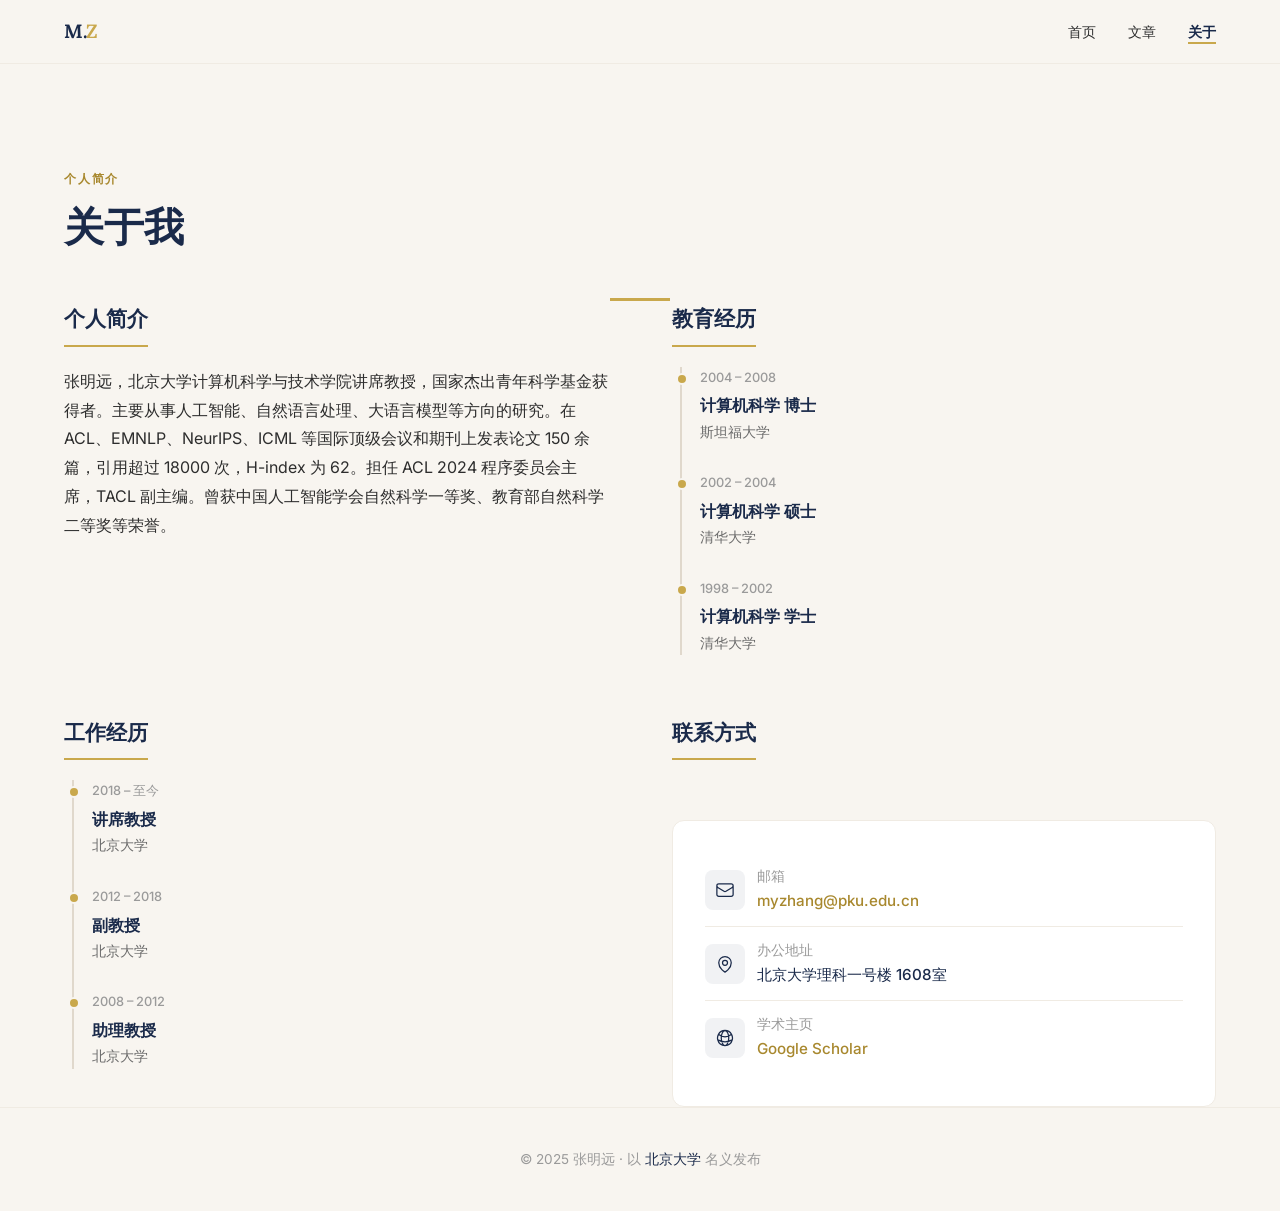
==== about.html @ aa9c4e9a "初始化学术主页" ====
<!DOCTYPE html>
<html lang="zh-CN">
<head>
  <meta charset="UTF-8">
  <meta name="viewport" content="width=device-width, initial-scale=1.0">
  <title>关于 - 张明远 | 学术主页</title>
  <meta name="description" content="张明远教授的个人简介、教育背景、工作经历和联系方式。">
  <link rel="preconnect" href="https://fonts.googleapis.com">
  <link rel="preconnect" href="https://fonts.gstatic.com" crossorigin>
  <link href="https://fonts.googleapis.com/css2?family=Inter:wght@400;500;600;700&family=Lora:ital,wght@0,400;0,600;0,700;1,400&display=swap" rel="stylesheet">
  <link rel="stylesheet" href="css/style.css">
</head>
<body data-page="about">

  <!-- Navigation -->
  <nav class="nav">
    <div class="nav-inner">
      <a href="index.html" class="nav-logo">M.<span>Z</span></a>
      <ul class="nav-links">
        <li><a href="index.html">首页</a></li>
        <li><a href="articles.html">文章</a></li>
        <li><a href="about.html">关于</a></li>
      </ul>
      <button class="nav-toggle" aria-label="切换导航菜单">
        <span></span>
        <span></span>
        <span></span>
      </button>
    </div>
  </nav>

  <!-- Main Content -->
  <main class="main">

    <div class="container">
      <!-- Page Header -->
      <div class="page-header">
        <span class="section-tag">个人简介</span>
        <h1 class="section-title">关于我</h1>
      </div>

      <!-- Bio -->
      <div class="about-layout">
        <div>
          <h2 class="about-section-title">个人简介</h2>
          <p class="about-bio" id="about-bio">
            <span class="skeleton" style="display:inline-block;width:100%;height:16px;margin-bottom:8px;"></span>
            <span class="skeleton" style="display:inline-block;width:95%;height:16px;margin-bottom:8px;"></span>
            <span class="skeleton" style="display:inline-block;width:88%;height:16px;margin-bottom:8px;"></span>
            <span class="skeleton" style="display:inline-block;width:92%;height:16px;margin-bottom:8px;"></span>
            <span class="skeleton" style="display:inline-block;width:70%;height:16px;"></span>
          </p>
        </div>

        <div>
          <h2 class="about-section-title">教育经历</h2>
          <div class="timeline" id="education-timeline">
            <div class="skeleton" style="height:60px;margin-bottom:16px;"></div>
            <div class="skeleton" style="height:60px;margin-bottom:16px;"></div>
            <div class="skeleton" style="height:60px;"></div>
          </div>
        </div>
      </div>

      <!-- Experience -->
      <div class="about-layout" style="margin-bottom:0;">
        <div>
          <h2 class="about-section-title">工作经历</h2>
          <div class="timeline" id="experience-timeline">
            <div class="skeleton" style="height:60px;margin-bottom:16px;"></div>
            <div class="skeleton" style="height:60px;margin-bottom:16px;"></div>
            <div class="skeleton" style="height:60px;"></div>
          </div>
        </div>

        <div>
          <h2 class="about-section-title">联系方式</h2>
          <div class="contact-info">
            <div class="contact-item">
              <div class="contact-item-icon">
                <svg xmlns="http://www.w3.org/2000/svg" fill="none" viewBox="0 0 24 24" stroke-width="1.5" stroke="currentColor">
                  <path stroke-linecap="round" stroke-linejoin="round" d="M21.75 6.75v10.5a2.25 2.25 0 0 1-2.25 2.25h-15a2.25 2.25 0 0 1-2.25-2.25V6.75m19.5 0A2.25 2.25 0 0 0 19.5 4.5h-15a2.25 2.25 0 0 0-2.25 2.25m19.5 0v.243a2.25 2.25 0 0 1-1.07 1.916l-7.5 4.615a2.25 2.25 0 0 1-2.36 0L3.32 8.91a2.25 2.25 0 0 1-1.07-1.916V6.75" />
                </svg>
              </div>
              <div>
                <div class="contact-item-label">邮箱</div>
                <div class="contact-item-value" id="contact-email"></div>
              </div>
            </div>
            <div class="contact-item">
              <div class="contact-item-icon">
                <svg xmlns="http://www.w3.org/2000/svg" fill="none" viewBox="0 0 24 24" stroke-width="1.5" stroke="currentColor">
                  <path stroke-linecap="round" stroke-linejoin="round" d="M15 10.5a3 3 0 1 1-6 0 3 3 0 0 1 6 0Z" />
                  <path stroke-linecap="round" stroke-linejoin="round" d="M19.5 10.5c0 7.142-7.5 11.25-7.5 11.25S4.5 17.642 4.5 10.5a7.5 7.5 0 1 1 15 0Z" />
                </svg>
              </div>
              <div>
                <div class="contact-item-label">办公地址</div>
                <div class="contact-item-value" id="contact-office"></div>
              </div>
            </div>
            <div class="contact-item">
              <div class="contact-item-icon">
                <svg xmlns="http://www.w3.org/2000/svg" fill="none" viewBox="0 0 24 24" stroke-width="1.5" stroke="currentColor">
                  <path stroke-linecap="round" stroke-linejoin="round" d="M12 21a9.004 9.004 0 0 0 8.716-6.747M12 21a9.004 9.004 0 0 1-8.716-6.747M12 21c2.485 0 4.5-4.03 4.5-9S14.485 3 12 3m0 18c-2.485 0-4.5-4.03-4.5-9S9.515 3 12 3m0 0a8.997 8.997 0 0 1 7.843 4.582M12 3a8.997 8.997 0 0 0-7.843 4.582m15.686 0A11.953 11.953 0 0 1 12 10.5c-2.998 0-5.74-1.1-7.843-2.918m15.686 0A8.959 8.959 0 0 1 21 12c0 .778-.099 1.533-.284 2.253m0 0A17.919 17.919 0 0 1 12 16.5c-3.162 0-6.133-.815-8.716-2.247m0 0A9.015 9.015 0 0 1 3 12c0-1.605.42-3.113 1.157-4.418" />
                </svg>
              </div>
              <div>
                <div class="contact-item-label">学术主页</div>
                <div class="contact-item-value" id="contact-scholar"></div>
              </div>
            </div>
          </div>
        </div>
      </div>
    </div>

  </main>

  <!-- Footer -->
  <footer class="footer">
    <div class="footer-inner">
      <p class="footer-text">&copy; 2025 张明远 · 以 <a href="https://www.pku.edu.cn" target="_blank" rel="noopener">北京大学</a> 名义发布</p>
    </div>
  </footer>

  <script src="js/main.js"></script>
</body>
</html>
---- css/style.css ----
/* ===== CSS Variables ===== */
:root {
  --color-navy: #1a2a4a;
  --color-navy-light: #2a3f6a;
  --color-navy-dark: #0f1a2e;
  --color-gold: #c9a84c;
  --color-gold-light: #e0c878;
  --color-gold-dark: #a8882e;
  --color-ivory: #f8f5f0;
  --color-ivory-dark: #efe8dd;
  --color-white: #ffffff;
  --color-text: #2d2d2d;
  --color-text-light: #6b6b6b;
  --color-text-lighter: #9a9a9a;
  --color-border: #e0d8cc;
  --color-border-light: #f0ebe3;
  --color-card-shadow: rgba(26, 42, 74, 0.08);
  --color-card-shadow-hover: rgba(26, 42, 74, 0.15);
  --font-heading: 'Lora', 'Georgia', 'Times New Roman', serif;
  --font-body: 'Inter', -apple-system, BlinkMacSystemFont, 'Segoe UI', sans-serif;
  --font-mono: 'JetBrains Mono', 'Fira Code', 'Consolas', monospace;
  --max-width: 1200px;
  --nav-height: 64px;
  --transition: 0.3s cubic-bezier(0.4, 0, 0.2, 1);
}

/* ===== Reset & Base ===== */
*, *::before, *::after {
  margin: 0;
  padding: 0;
  box-sizing: border-box;
}

html {
  scroll-behavior: smooth;
  font-size: 16px;
}

body {
  font-family: var(--font-body);
  color: var(--color-text);
  background-color: var(--color-ivory);
  line-height: 1.7;
  -webkit-font-smoothing: antialiased;
  -moz-osx-font-smoothing: grayscale;
}

/* ===== Navigation ===== */
.nav {
  position: fixed;
  top: 0;
  left: 0;
  right: 0;
  z-index: 1000;
  background: rgba(248, 245, 240, 0.92);
  backdrop-filter: blur(12px);
  -webkit-backdrop-filter: blur(12px);
  border-bottom: 1px solid var(--color-border-light);
  height: var(--nav-height);
  transition: box-shadow var(--transition);
}

.nav.scrolled {
  box-shadow: 0 2px 20px rgba(26, 42, 74, 0.06);
}

.nav-inner {
  max-width: var(--max-width);
  margin: 0 auto;
  padding: 0 24px;
  height: 100%;
  display: flex;
  align-items: center;
  justify-content: space-between;
}

.nav-logo {
  font-family: var(--font-heading);
  font-size: 1.2rem;
  font-weight: 700;
  color: var(--color-navy);
  text-decoration: none;
  letter-spacing: -0.02em;
}

.nav-logo span {
  color: var(--color-gold);
}

.nav-links {
  display: flex;
  align-items: center;
  gap: 32px;
  list-style: none;
}

.nav-links a {
  text-decoration: none;
  color: var(--color-text);
  font-size: 0.9rem;
  font-weight: 500;
  transition: color var(--transition);
  position: relative;
  padding: 4px 0;
}

.nav-links a::after {
  content: '';
  position: absolute;
  bottom: 0;
  left: 0;
  width: 0;
  height: 2px;
  background: var(--color-gold);
  transition: width var(--transition);
}

.nav-links a:hover {
  color: var(--color-navy);
}

.nav-links a:hover::after,
.nav-links a.active::after {
  width: 100%;
}

.nav-links a.active {
  color: var(--color-navy);
  font-weight: 600;
}

.nav-toggle {
  display: none;
  flex-direction: column;
  gap: 5px;
  cursor: pointer;
  background: none;
  border: none;
  padding: 4px;
}

.nav-toggle span {
  display: block;
  width: 24px;
  height: 2px;
  background: var(--color-navy);
  transition: var(--transition);
  border-radius: 2px;
}

.nav-toggle.open span:nth-child(1) {
  transform: rotate(45deg) translate(5px, 5px);
}

.nav-toggle.open span:nth-child(2) {
  opacity: 0;
}

.nav-toggle.open span:nth-child(3) {
  transform: rotate(-45deg) translate(5px, -5px);
}

/* ===== Main Content ===== */
.main {
  padding-top: var(--nav-height);
  min-height: 100vh;
}

.container {
  max-width: var(--max-width);
  margin: 0 auto;
  padding: 0 24px;
}

/* ===== Hero Section ===== */
.hero {
  padding: 100px 0 80px;
  position: relative;
  overflow: hidden;
}

.hero::before {
  content: '';
  position: absolute;
  top: -50%;
  right: -20%;
  width: 600px;
  height: 600px;
  background: radial-gradient(circle, rgba(201, 168, 76, 0.06) 0%, transparent 70%);
  pointer-events: none;
}

.hero::after {
  content: '';
  position: absolute;
  bottom: -30%;
  left: -10%;
  width: 400px;
  height: 400px;
  background: radial-gradient(circle, rgba(26, 42, 74, 0.04) 0%, transparent 70%);
  pointer-events: none;
}

.hero-content {
  display: flex;
  align-items: flex-start;
  gap: 48px;
  position: relative;
  z-index: 1;
}

.hero-avatar {
  flex-shrink: 0;
  width: 120px;
  height: 120px;
  border-radius: 50%;
  overflow: hidden;
  border: 3px solid var(--color-gold);
  box-shadow: 0 8px 30px rgba(201, 168, 76, 0.2);
}

.hero-avatar img {
  width: 100%;
  height: 100%;
  object-fit: cover;
}

.hero-text {
  flex: 1;
}

.hero-name {
  font-family: var(--font-heading);
  font-size: 2.5rem;
  font-weight: 700;
  color: var(--color-navy);
  line-height: 1.2;
  margin-bottom: 4px;
}

.hero-name-en {
  font-family: var(--font-heading);
  font-size: 1.1rem;
  color: var(--color-text-lighter);
  font-style: italic;
  margin-bottom: 8px;
}

.hero-title {
  font-size: 1.1rem;
  color: var(--color-text-light);
  margin-bottom: 4px;
}

.hero-affiliation {
  font-size: 0.9rem;
  color: var(--color-text-lighter);
  margin-bottom: 20px;
}

.hero-interests {
  display: flex;
  flex-wrap: wrap;
  gap: 8px;
  margin-bottom: 28px;
}

.hero-interests span {
  background: var(--color-white);
  padding: 4px 14px;
  border-radius: 20px;
  font-size: 0.8rem;
  color: var(--color-navy);
  border: 1px solid var(--color-border);
  transition: all var(--transition);
}

.hero-interests span:hover {
  border-color: var(--color-gold);
  background: rgba(201, 168, 76, 0.06);
}

.hero-actions {
  display: flex;
  gap: 12px;
  flex-wrap: wrap;
}

.btn {
  display: inline-flex;
  align-items: center;
  gap: 8px;
  padding: 10px 24px;
  border-radius: 8px;
  font-size: 0.9rem;
  font-weight: 500;
  text-decoration: none;
  transition: all var(--transition);
  cursor: pointer;
  border: none;
  font-family: var(--font-body);
}

.btn-primary {
  background: var(--color-navy);
  color: var(--color-white);
  border: 1px solid var(--color-navy);
}

.btn-primary:hover {
  background: var(--color-navy-light);
  transform: translateY(-1px);
  box-shadow: 0 4px 15px rgba(26, 42, 74, 0.2);
}

.btn-outline {
  background: transparent;
  color: var(--color-navy);
  border: 1px solid var(--color-border);
}

.btn-outline:hover {
  border-color: var(--color-gold);
  color: var(--color-gold-dark);
  transform: translateY(-1px);
}

.btn-gold {
  background: var(--color-gold);
  color: var(--color-navy);
  border: 1px solid var(--color-gold);
}

.btn-gold:hover {
  background: var(--color-gold-light);
  transform: translateY(-1px);
  box-shadow: 0 4px 15px rgba(201, 168, 76, 0.3);
}

/* ===== Stats Section ===== */
.stats {
  padding: 60px 0;
  border-top: 1px solid var(--color-border-light);
  border-bottom: 1px solid var(--color-border-light);
  margin: 0 24px;
}

.stats-grid {
  max-width: var(--max-width);
  margin: 0 auto;
  display: grid;
  grid-template-columns: repeat(4, 1fr);
  gap: 24px;
}

.stat-item {
  text-align: center;
  padding: 16px;
}

.stat-number {
  font-family: var(--font-heading);
  font-size: 2.2rem;
  font-weight: 700;
  color: var(--color-navy);
  line-height: 1.2;
}

.stat-label {
  font-size: 0.85rem;
  color: var(--color-text-lighter);
  margin-top: 4px;
  text-transform: uppercase;
  letter-spacing: 0.05em;
  font-weight: 500;
}

/* ===== Section Titles ===== */
.section {
  padding: 80px 0;
}

.section-header {
  margin-bottom: 48px;
}

.section-tag {
  display: inline-block;
  font-size: 0.75rem;
  font-weight: 600;
  text-transform: uppercase;
  letter-spacing: 0.15em;
  color: var(--color-gold-dark);
  margin-bottom: 12px;
}

.section-title {
  font-family: var(--font-heading);
  font-size: 2rem;
  font-weight: 700;
  color: var(--color-navy);
  line-height: 1.3;
}

.section-subtitle {
  font-size: 1rem;
  color: var(--color-text-light);
  margin-top: 8px;
  max-width: 600px;
}

/* ===== Article Cards ===== */
.articles-grid {
  display: grid;
  gap: 24px;
}

.article-card {
  background: var(--color-white);
  border-radius: 12px;
  padding: 32px;
  border: 1px solid var(--color-border-light);
  box-shadow: 0 2px 10px var(--color-card-shadow);
  transition: all var(--transition);
  cursor: pointer;
}

.article-card:hover {
  box-shadow: 0 8px 30px var(--color-card-shadow-hover);
  transform: translateY(-2px);
  border-color: var(--color-border);
}

.article-card-meta {
  display: flex;
  align-items: center;
  gap: 12px;
  margin-bottom: 12px;
  font-size: 0.85rem;
  color: var(--color-text-lighter);
}

.article-card-date {
  display: flex;
  align-items: center;
  gap: 4px;
}

.article-card-journal {
  display: inline-block;
  padding: 2px 10px;
  background: var(--color-ivory-dark);
  border-radius: 4px;
  font-size: 0.78rem;
  color: var(--color-text-light);
  font-weight: 500;
}

.article-card-tags {
  display: flex;
  flex-wrap: wrap;
  gap: 6px;
  margin-bottom: 14px;
}

.tag {
  display: inline-block;
  padding: 2px 10px;
  border-radius: 4px;
  font-size: 0.75rem;
  font-weight: 500;
  color: var(--color-navy);
  background: rgba(26, 42, 74, 0.06);
  transition: all var(--transition);
}

.tag:hover {
  background: rgba(26, 42, 74, 0.1);
}

.article-card-title {
  font-family: var(--font-heading);
  font-size: 1.25rem;
  font-weight: 700;
  color: var(--color-navy);
  line-height: 1.4;
  margin-bottom: 10px;
  display: -webkit-box;
  -webkit-line-clamp: 2;
  -webkit-box-orient: vertical;
  overflow: hidden;
}

.article-card-authors {
  font-size: 0.85rem;
  color: var(--color-text-light);
  margin-bottom: 10px;
}

.article-card-abstract {
  font-size: 0.9rem;
  color: var(--color-text-light);
  line-height: 1.6;
  display: -webkit-box;
  -webkit-line-clamp: 3;
  -webkit-box-orient: vertical;
  overflow: hidden;
}

.article-card-footer {
  display: flex;
  align-items: center;
  justify-content: space-between;
  margin-top: 16px;
  padding-top: 16px;
  border-top: 1px solid var(--color-border-light);
}

.article-card-doi {
  font-size: 0.78rem;
  color: var(--color-text-lighter);
  text-decoration: none;
  font-family: var(--font-mono);
}

.article-card-doi:hover {
  color: var(--color-gold-dark);
}

.article-card-link {
  font-size: 0.85rem;
  color: var(--color-gold-dark);
  text-decoration: none;
  font-weight: 500;
  display: flex;
  align-items: center;
  gap: 4px;
  transition: gap var(--transition);
}

.article-card-link:hover {
  gap: 8px;
}

/* ===== Articles Page ===== */
.articles-header {
  padding: 60px 0 48px;
}

.articles-header .section-title {
  font-size: 2.5rem;
}

.articles-controls {
  display: flex;
  gap: 12px;
  margin-bottom: 32px;
  flex-wrap: wrap;
}

.filter-btn {
  padding: 6px 16px;
  border-radius: 20px;
  font-size: 0.85rem;
  font-weight: 500;
  border: 1px solid var(--color-border);
  background: var(--color-white);
  color: var(--color-text-light);
  cursor: pointer;
  transition: all var(--transition);
  font-family: var(--font-body);
}

.filter-btn:hover {
  border-color: var(--color-gold);
  color: var(--color-gold-dark);
}

.filter-btn.active {
  background: var(--color-navy);
  color: var(--color-white);
  border-color: var(--color-navy);
}

/* ===== Article Detail Page ===== */
.article-detail {
  max-width: 800px;
  margin: 0 auto;
  padding: 60px 24px 100px;
}

.article-detail-header {
  margin-bottom: 40px;
}

.article-detail-breadcrumb {
  display: flex;
  align-items: center;
  gap: 8px;
  margin-bottom: 20px;
  font-size: 0.85rem;
}

.article-detail-breadcrumb a {
  color: var(--color-text-lighter);
  text-decoration: none;
  transition: color var(--transition);
}

.article-detail-breadcrumb a:hover {
  color: var(--color-gold-dark);
}

.article-detail-breadcrumb span {
  color: var(--color-text-lighter);
}

.article-detail-title {
  font-family: var(--font-heading);
  font-size: 2rem;
  font-weight: 700;
  color: var(--color-navy);
  line-height: 1.3;
  margin-bottom: 16px;
}

.article-detail-meta {
  display: flex;
  flex-wrap: wrap;
  gap: 16px;
  margin-bottom: 16px;
  font-size: 0.9rem;
  color: var(--color-text-light);
}

.article-detail-meta-item {
  display: flex;
  align-items: center;
  gap: 6px;
}

.article-detail-doi {
  font-family: var(--font-mono);
  font-size: 0.8rem;
  color: var(--color-text-lighter);
  margin-bottom: 20px;
}

.article-detail-doi a {
  color: var(--color-gold-dark);
  text-decoration: none;
}

.article-detail-doi a:hover {
  text-decoration: underline;
}

.article-detail-tags {
  display: flex;
  flex-wrap: wrap;
  gap: 8px;
  margin-bottom: 32px;
}

.article-detail-body {
  font-size: 1rem;
  line-height: 1.8;
  color: var(--color-text);
}

.article-detail-body h2 {
  font-family: var(--font-heading);
  font-size: 1.5rem;
  font-weight: 700;
  color: var(--color-navy);
  margin-top: 40px;
  margin-bottom: 16px;
  padding-bottom: 8px;
  border-bottom: 1px solid var(--color-border-light);
}

.article-detail-body h3 {
  font-family: var(--font-heading);
  font-size: 1.2rem;
  font-weight: 600;
  color: var(--color-navy);
  margin-top: 28px;
  margin-bottom: 12px;
}

.article-detail-body p {
  margin-bottom: 16px;
}

.article-detail-body ul,
.article-detail-body ol {
  margin-bottom: 16px;
  padding-left: 24px;
}

.article-detail-body li {
  margin-bottom: 8px;
}

.article-detail-body strong {
  color: var(--color-navy);
  font-weight: 600;
}

.article-detail-body table {
  width: 100%;
  border-collapse: collapse;
  margin: 24px 0;
  font-size: 0.9rem;
}

.article-detail-body th,
.article-detail-body td {
  padding: 10px 16px;
  border: 1px solid var(--color-border);
  text-align: left;
}

.article-detail-body th {
  background: var(--color-navy);
  color: var(--color-white);
  font-weight: 600;
}

.article-detail-body tr:nth-child(even) {
  background: rgba(26, 42, 74, 0.02);
}

/* ===== About Page ===== */
.about-header {
  padding: 60px 0 48px;
}

.about-layout {
  display: grid;
  grid-template-columns: 1fr 1fr;
  gap: 64px;
  margin-bottom: 60px;
}

.about-section-title {
  font-family: var(--font-heading);
  font-size: 1.3rem;
  font-weight: 700;
  color: var(--color-navy);
  margin-bottom: 20px;
  padding-bottom: 8px;
  border-bottom: 2px solid var(--color-gold);
  display: inline-block;
}

.about-bio {
  font-size: 1rem;
  color: var(--color-text);
  line-height: 1.8;
}

.timeline {
  position: relative;
  padding-left: 28px;
}

.timeline::before {
  content: '';
  position: absolute;
  left: 8px;
  top: 0;
  bottom: 0;
  width: 2px;
  background: var(--color-border);
}

.timeline-item {
  position: relative;
  margin-bottom: 28px;
}

.timeline-item:last-child {
  margin-bottom: 0;
}

.timeline-item::before {
  content: '';
  position: absolute;
  left: -24px;
  top: 6px;
  width: 12px;
  height: 12px;
  border-radius: 50%;
  background: var(--color-gold);
  border: 2px solid var(--color-ivory);
}

.timeline-period {
  font-size: 0.8rem;
  color: var(--color-text-lighter);
  font-weight: 500;
  margin-bottom: 4px;
}

.timeline-title {
  font-size: 1rem;
  font-weight: 600;
  color: var(--color-navy);
}

.timeline-org {
  font-size: 0.9rem;
  color: var(--color-text-light);
}

.contact-info {
  background: var(--color-white);
  border-radius: 12px;
  padding: 32px;
  border: 1px solid var(--color-border-light);
  margin-top: 40px;
}

.contact-item {
  display: flex;
  align-items: center;
  gap: 12px;
  padding: 12px 0;
  border-bottom: 1px solid var(--color-border-light);
}

.contact-item:last-child {
  border-bottom: none;
}

.contact-item-icon {
  width: 40px;
  height: 40px;
  display: flex;
  align-items: center;
  justify-content: center;
  background: rgba(26, 42, 74, 0.06);
  border-radius: 8px;
  flex-shrink: 0;
}

.contact-item-icon svg {
  width: 20px;
  height: 20px;
  color: var(--color-navy);
}

.contact-item-label {
  font-size: 0.85rem;
  color: var(--color-text-lighter);
}

.contact-item-value {
  font-size: 0.95rem;
  color: var(--color-navy);
  font-weight: 500;
}

.contact-item-value a {
  color: var(--color-gold-dark);
  text-decoration: none;
}

.contact-item-value a:hover {
  text-decoration: underline;
}

/* ===== Footer ===== */
.footer {
  border-top: 1px solid var(--color-border-light);
  padding: 40px 0;
  text-align: center;
}

.footer-inner {
  max-width: var(--max-width);
  margin: 0 auto;
  padding: 0 24px;
}

.footer-text {
  font-size: 0.85rem;
  color: var(--color-text-lighter);
}

.footer-text a {
  color: var(--color-navy);
  text-decoration: none;
}

.footer-text a:hover {
  color: var(--color-gold-dark);
}

/* ===== Page Header ===== */
.page-header {
  padding: 100px 0 48px;
  position: relative;
}

.page-header::after {
  content: '';
  position: absolute;
  bottom: 0;
  left: 50%;
  transform: translateX(-50%);
  width: 60px;
  height: 3px;
  background: var(--color-gold);
}

.page-header .section-title {
  font-size: 2.5rem;
}

/* ===== Animations ===== */
.fade-in {
  opacity: 0;
  transform: translateY(20px);
  animation: fadeInUp 0.6s ease forwards;
}

.fade-in-delay-1 { animation-delay: 0.1s; }
.fade-in-delay-2 { animation-delay: 0.2s; }
.fade-in-delay-3 { animation-delay: 0.3s; }
.fade-in-delay-4 { animation-delay: 0.4s; }

@keyframes fadeInUp {
  to {
    opacity: 1;
    transform: translateY(0);
  }
}

/* ===== Skeleton Loading ===== */
.skeleton {
  background: linear-gradient(90deg, var(--color-ivory-dark) 25%, var(--color-border-light) 50%, var(--color-ivory-dark) 75%);
  background-size: 200% 100%;
  animation: shimmer 1.5s infinite;
  border-radius: 8px;
}

@keyframes shimmer {
  0% { background-position: 200% 0; }
  100% { background-position: -200% 0; }
}

/* ===== Error State ===== */
.error-state {
  text-align: center;
  padding: 80px 24px;
}

.error-state h2 {
  font-family: var(--font-heading);
  color: var(--color-navy);
  margin-bottom: 12px;
}

.error-state p {
  color: var(--color-text-light);
  margin-bottom: 24px;
}

/* ===== Empty State ===== */
.empty-state {
  text-align: center;
  padding: 60px 24px;
  color: var(--color-text-lighter);
}

/* ===== Responsive ===== */
@media (max-width: 1024px) {
  .hero-content {
    gap: 32px;
  }

  .hero-name {
    font-size: 2rem;
  }

  .about-layout {
    gap: 40px;
  }
}

@media (max-width: 768px) {
  .nav-links {
    position: fixed;
    top: var(--nav-height);
    left: 0;
    right: 0;
    background: rgba(248, 245, 240, 0.98);
    backdrop-filter: blur(12px);
    flex-direction: column;
    padding: 24px;
    gap: 16px;
    border-bottom: 1px solid var(--color-border-light);
    transform: translateY(-100%);
    opacity: 0;
    transition: all var(--transition);
    pointer-events: none;
  }

  .nav-links.open {
    transform: translateY(0);
    opacity: 1;
    pointer-events: all;
  }

  .nav-toggle {
    display: flex;
  }

  .hero {
    padding: 60px 0 40px;
  }

  .hero-content {
    flex-direction: column;
    align-items: center;
    text-align: center;
  }

  .hero-avatar {
    width: 100px;
    height: 100px;
  }

  .hero-interests {
    justify-content: center;
  }

  .hero-actions {
    justify-content: center;
  }

  .hero-name {
    font-size: 1.8rem;
  }

  .stats-grid {
    grid-template-columns: repeat(2, 1fr);
    gap: 16px;
  }

  .stat-number {
    font-size: 1.8rem;
  }

  .section-title {
    font-size: 1.6rem;
  }

  .article-card {
    padding: 24px;
  }

  .article-card-title {
    font-size: 1.1rem;
  }

  .article-detail {
    padding: 40px 20px 60px;
  }

  .article-detail-title {
    font-size: 1.5rem;
  }

  .about-layout {
    grid-template-columns: 1fr;
    gap: 32px;
  }

  .page-header {
    padding: 80px 0 36px;
  }

  .page-header .section-title {
    font-size: 2rem;
  }
}

@media (max-width: 480px) {
  .container {
    padding: 0 16px;
  }

  .hero-name {
    font-size: 1.5rem;
  }

  .stats-grid {
    grid-template-columns: repeat(2, 1fr);
  }

  .article-card {
    padding: 20px;
  }

  .article-detail-title {
    font-size: 1.3rem;
  }
}
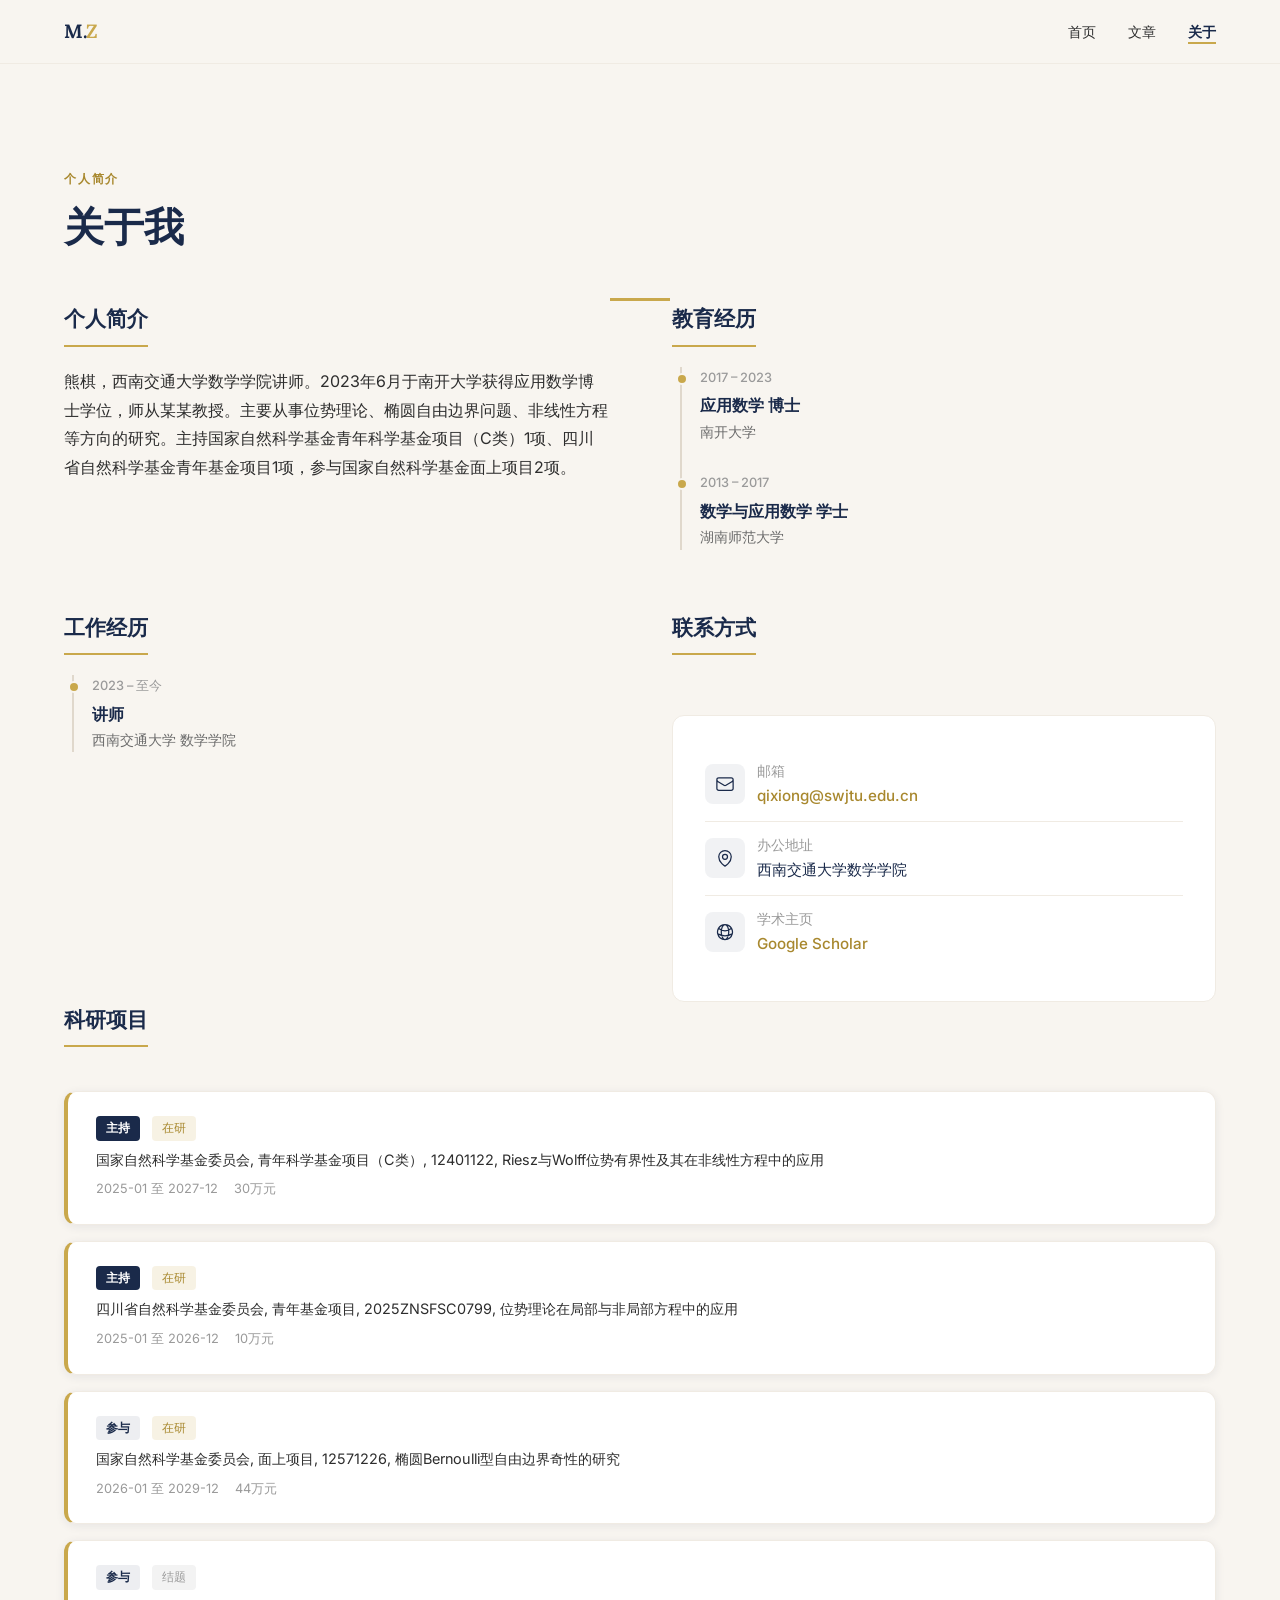
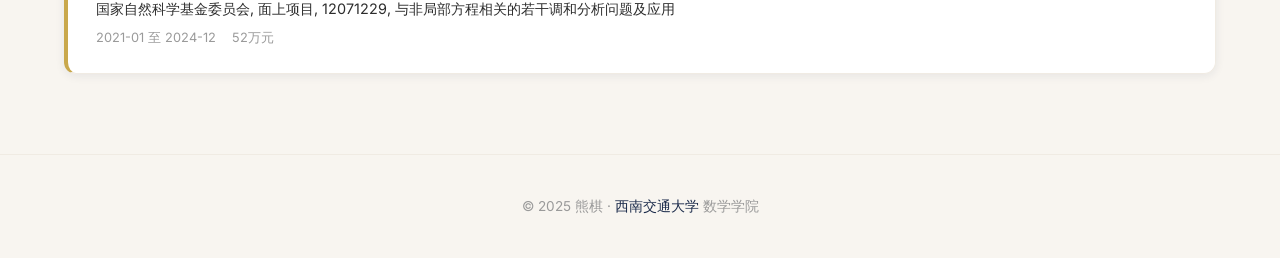
==== commit 9bc05aa5: "v4" ====
--- a/about.html
+++ b/about.html
@@ -3,8 +3,8 @@
 <head>
   <meta charset="UTF-8">
   <meta name="viewport" content="width=device-width, initial-scale=1.0">
-  <title>关于 - 张明远 | 学术主页</title>
-  <meta name="description" content="张明远教授的个人简介、教育背景、工作经历和联系方式。">
+  <title>关于 - 熊棋 | 学术主页</title>
+  <meta name="description" content="熊棋的个人简介、教育背景、工作经历和联系方式。">
   <link rel="preconnect" href="https://fonts.googleapis.com">
   <link rel="preconnect" href="https://fonts.gstatic.com" crossorigin>
   <link href="https://fonts.googleapis.com/css2?family=Inter:wght@400;500;600;700&family=Lora:ital,wght@0,400;0,600;0,700;1,400&display=swap" rel="stylesheet">
@@ -113,6 +113,17 @@
           </div>
         </div>
       </div>
+
+      <!-- Research Projects -->
+      <div class="section" style="padding-top:0;">
+        <h2 class="about-section-title">科研项目</h2>
+        <div class="projects-list" id="projects-list">
+          <div class="skeleton" style="height:80px;margin-bottom:12px;"></div>
+          <div class="skeleton" style="height:80px;margin-bottom:12px;"></div>
+          <div class="skeleton" style="height:80px;margin-bottom:12px;"></div>
+          <div class="skeleton" style="height:80px;"></div>
+        </div>
+      </div>
     </div>
 
   </main>
@@ -120,7 +131,7 @@
   <!-- Footer -->
   <footer class="footer">
     <div class="footer-inner">
-      <p class="footer-text">&copy; 2025 张明远 · 以 <a href="https://www.pku.edu.cn" target="_blank" rel="noopener">北京大学</a> 名义发布</p>
+      <p class="footer-text">&copy; 2025 熊棋 · <a href="https://www.swjtu.edu.cn" target="_blank" rel="noopener">西南交通大学</a> 数学学院</p>
     </div>
   </footer>
 
--- a/css/style.css
+++ b/css/style.css
@@ -951,6 +951,85 @@
   100% { background-position: -200% 0; }
 }
 
+/* ===== Project Cards ===== */
+.projects-list {
+  display: grid;
+  gap: 16px;
+  margin-top: 24px;
+}
+
+.project-card {
+  background: var(--color-white);
+  border-radius: 12px;
+  padding: 24px 28px;
+  border: 1px solid var(--color-border-light);
+  box-shadow: 0 2px 10px var(--color-card-shadow);
+  transition: all var(--transition);
+  border-left: 4px solid var(--color-gold);
+}
+
+.project-card:hover {
+  box-shadow: 0 8px 30px var(--color-card-shadow-hover);
+  transform: translateY(-1px);
+}
+
+.project-card-header {
+  display: flex;
+  align-items: center;
+  gap: 12px;
+  margin-bottom: 8px;
+}
+
+.project-type {
+  display: inline-block;
+  padding: 2px 10px;
+  border-radius: 4px;
+  font-size: 0.75rem;
+  font-weight: 600;
+  background: var(--color-navy);
+  color: var(--color-white);
+}
+
+.project-type.participate {
+  background: rgba(26, 42, 74, 0.08);
+  color: var(--color-navy);
+}
+
+.project-status {
+  display: inline-block;
+  padding: 2px 10px;
+  border-radius: 4px;
+  font-size: 0.75rem;
+  font-weight: 500;
+  background: rgba(201, 168, 76, 0.15);
+  color: var(--color-gold-dark);
+}
+
+.project-status.closed {
+  background: rgba(154, 154, 154, 0.12);
+  color: var(--color-text-lighter);
+}
+
+.project-name {
+  font-size: 0.9rem;
+  color: var(--color-text);
+  line-height: 1.5;
+  margin-bottom: 8px;
+}
+
+.project-meta {
+  display: flex;
+  gap: 16px;
+  font-size: 0.8rem;
+  color: var(--color-text-lighter);
+}
+
+.project-meta-item {
+  display: flex;
+  align-items: center;
+  gap: 4px;
+}
+
 /* ===== Error State ===== */
 .error-state {
   text-align: center;
